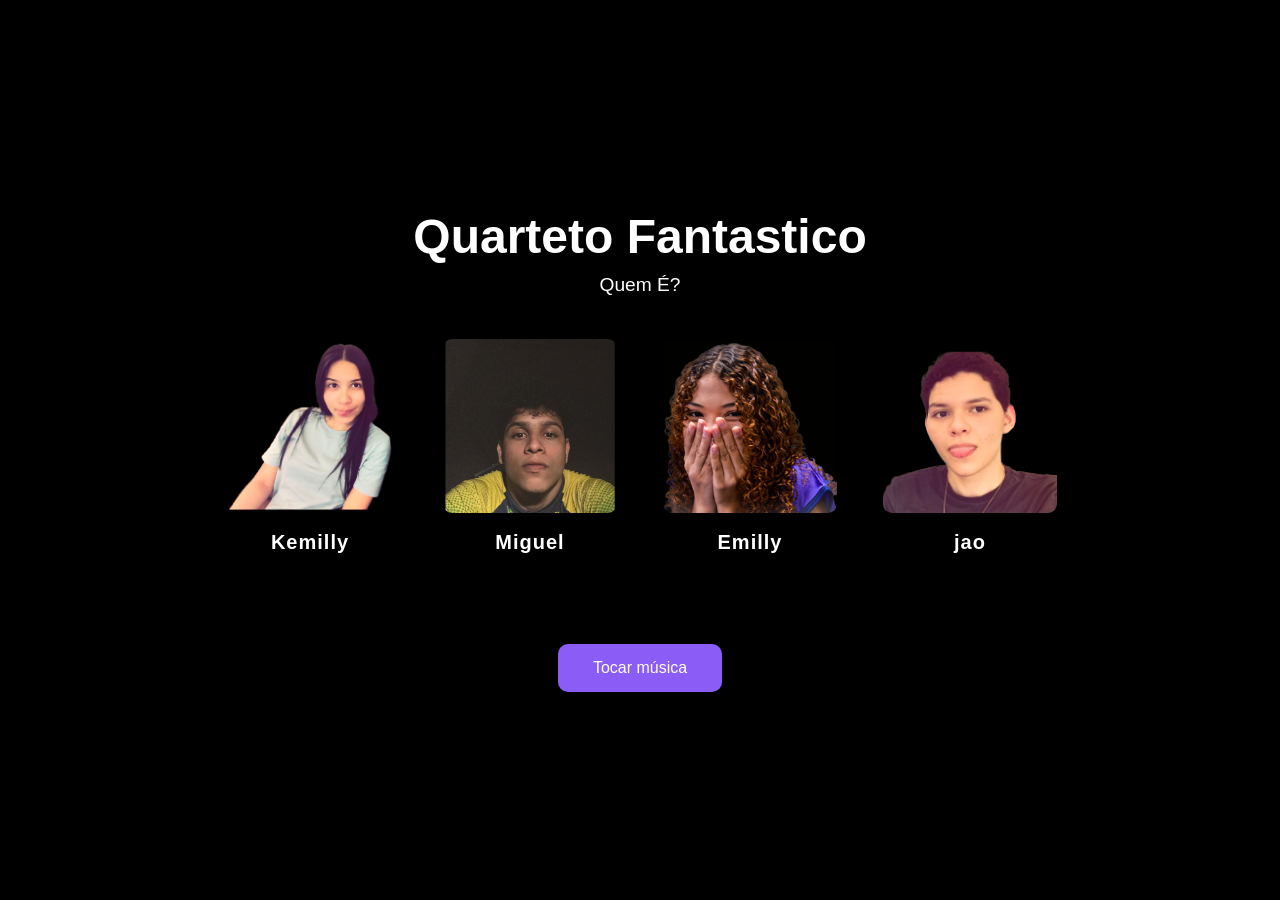
==== index.html @ 7619b740 "Primeiro commit" ====
<!DOCTYPE html>
<html lang="pt-BR">

<head>
    <meta charset="UTF-8">
    <meta name="viewport" content="width=device-width, initial-scale=1.0">
    <title>Quarteto Fantastico</title>
    <link rel="stylesheet" href="pages/css/style.css">
</head>

<body>
    <video autoplay muted loop id="background-video">
        <source src="videos/background.mp4" type="video/mp4">
    </video>

        <div class="overlay"></div>
        <main>
            <h1>Quarteto Fantastico</h1>

            <p>Quem É?</p>

            <div class="cards">

               <a href="kemi.html" class="card">
                    <img src="img/perfis/kemilly.jpg" alt="foto kemilly">
                    <p>Kemilly</p>
                    
                </a>

                <a href="miguel.html" class="card">
                    <img src="img/perfis/IMG_20260619_231737_742.webp" alt="fot Miguel">
                    <p>Miguel</p>
               </a>
                    
                <a href="emilly.html" class="card" >
                    <img src="img/perfis/emilly.jpg" alt="foto emilly">
                <p>Emilly</p>
                </a>

                <a href="jao.html" class="card">
                    <img src="img/perfis/jao.jpg" alt="foto joao">
                    <p>jao</p>
                </a>

            </div>

            <button id="music-button">
                Tocar música
            </button>

        </main>

        

</body>

</html>
---- pages/css/style.css ----
/* Reset */

* {
    margin: 0;
    padding: 0;
    box-sizing: border-box;
}

/* Corpo da página */

body {
    font-family: Arial, Helvetica, sans-serif;
    overflow: hidden;
    color: white;
    background:black;
}

/* Vídeo */

#background-video {
    position: fixed;
    top: 0;
    left: 0;

    width: 100%;
    height: 100%;

    object-fit: cover;

    z-index: -2;
}

/* Camada escura */

.overlay {
    position: fixed;
    top: 0;
    left: 0;

    width: 100%;
    height: 100%;

    background: rgba(0, 0, 0, .65);

    z-index: -1;
}

/* Conteúdo */

main {
    height: 100vh;

    display: flex;
    flex-direction: column;

    justify-content: center;
    align-items: center;
}

/* Título */

h1 {
    font-size: 3rem;
    margin-bottom: 10px;
}

/* Subtítulo */

main p {
    font-size: 1.2rem;
    margin-bottom: 40px;
}

.cards {

    display: flex;

    gap: 40px;

    margin-bottom: 50px;

}

.card {

    display: flex;
    flex-direction: column;
    align-items: center;

    text-decoration: none;
    color: white;

    transition: .3s ease;

}

.card img {

    width: 180px;

    height: 180px;

    border-radius: 12px;

    object-fit: cover;

    border: 3px solid transparent;

}

.card p{

    margin-top:15px;

    font-size:20px;

    font-weight:bold;

    letter-spacing:1px;

}

.card:hover{

    transform:
        translateY(-10px)
        scale(1.05);

}

.card:hover img{

    border-color:#a855f7;

    box-shadow:
        0 0 15px #a855f7,
        0 0 40px #7e22ce,
        0 0 70px #581c87;

}

#music-button {

    padding: 15px 35px;

    border: none;

    border-radius: 10px;

    cursor: pointer;

    background: #8b5cf6;

    color: white;

    font-size: 16px;

    transition: .3s;

}

#music-button:hover {

    background: #a855f7;

    box-shadow: 0 0 20px #a855f7;

}
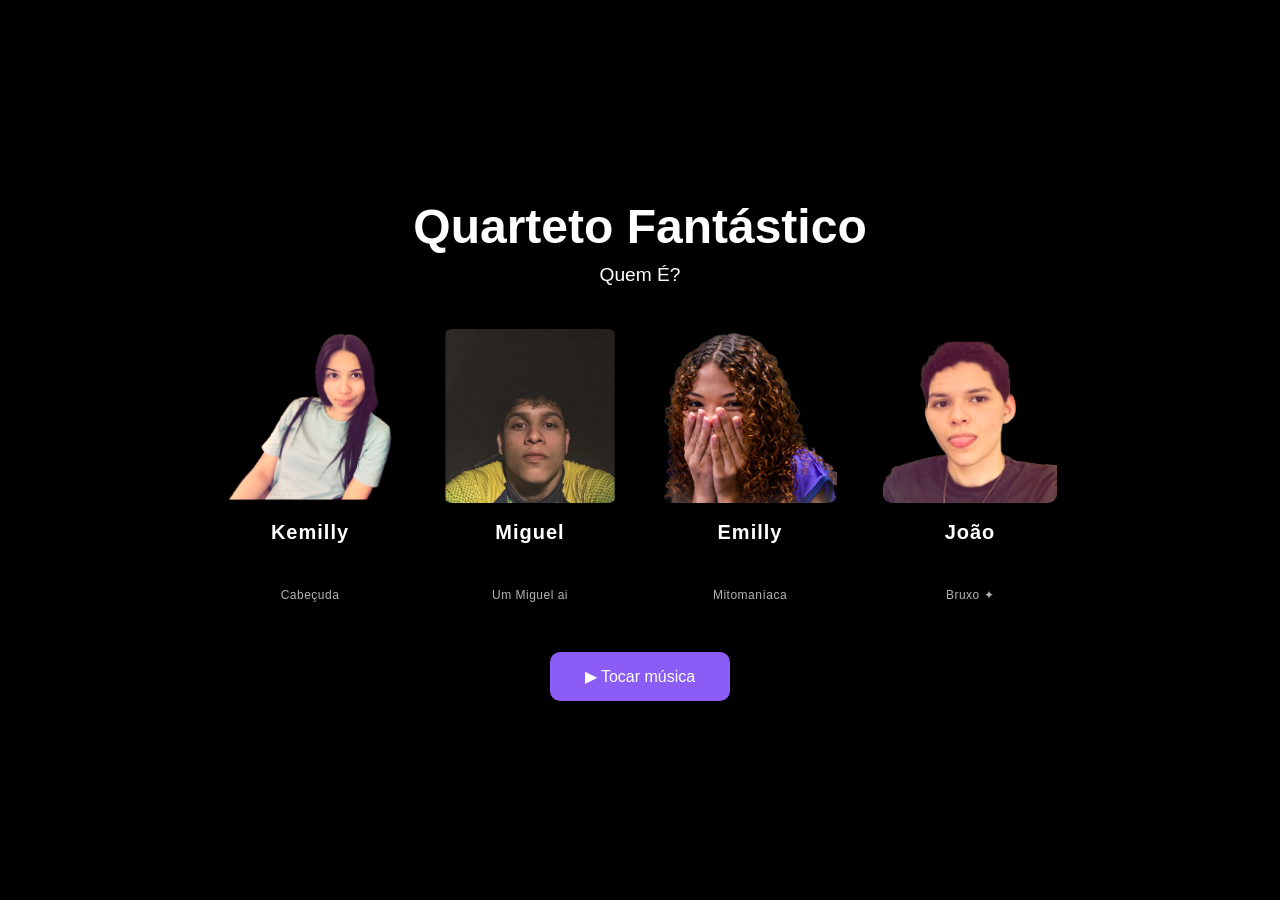
==== commit 4e1ba48d: "prototipo finalizado" ====
--- a/index.html
+++ b/index.html
@@ -13,45 +13,67 @@
         <source src="videos/background.mp4" type="video/mp4">
     </video>
 
-        <div class="overlay"></div>
-        <main>
-            <h1>Quarteto Fantastico</h1>
+    <div class="overlay"></div>
+    <main>
+        <h1>Quarteto Fantástico</h1>
 
-            <p>Quem É?</p>
+        <p>Quem É?</p>
 
-            <div class="cards">
+        <div class="cards">
 
-               <a href="kemi.html" class="card">
-                    <img src="img/perfis/kemilly.jpg" alt="foto kemilly">
-                    <p>Kemilly</p>
-                    
-                </a>
+            <a href="pages/kemilly.html" class="card card-kemilly">
+                <div class="card-img-wrap">
+                    <img src="img/perfis/kemilly.jpg" alt="foto Kemilly">
+                </div>
+                <p>Kemilly</p>
+                <span class="vibe">Cabeçuda</span>
+            </a>
 
-                <a href="miguel.html" class="card">
-                    <img src="img/perfis/IMG_20260619_231737_742.webp" alt="fot Miguel">
-                    <p>Miguel</p>
-               </a>
-                    
-                <a href="emilly.html" class="card" >
-                    <img src="img/perfis/emilly.jpg" alt="foto emilly">
+            <a href="pages/miguel.html" class="card card-miguel">
+                <div class="card-img-wrap">
+                    <img src="img/perfis/IMG_20260619_231737_742.webp" alt="foto Miguel">
+                </div>
+                <p>Miguel</p>
+                <span class="vibe">Um Miguel ai</span>
+            </a>
+
+            <a href="pages/emilly.html" class="card card-emilly">
+                <div class="card-img-wrap">
+                    <img src="img/perfis/emilly.jpg" alt="foto Emilly">
+                </div>
                 <p>Emilly</p>
-                </a>
+                <span class="vibe">Mitomaníaca</span>
+            </a>
 
-                <a href="jao.html" class="card">
-                    <img src="img/perfis/jao.jpg" alt="foto joao">
-                    <p>jao</p>
-                </a>
+            <a href="pages/joao.html" class="card card-joao">
+                <div class="card-img-wrap">
+                    <img src="img/perfis/jao.jpg" alt="foto João">
+                </div>
+                <p>João</p>
+                <span class="vibe">Bruxo ✦</span>
+            </a>
 
-            </div>
+            
 
-            <button id="music-button">
-                Tocar música
-            </button>
+        </div>
 
-        </main>
+        <button id="music-button">
+            ▶ Tocar música
+        </button>
 
-        
+        <!--
+            Coloque o arquivo de música aqui: quarteto fantastico/audio/musica.mp3
+            (pode adicionar também uma versão .ogg como alternativa abaixo)
+        -->
+        <audio id="bg-music" loop>
+            <source src="audio/Lady Gaga - Poker Face (Official Music Video) - LadyGagaVEVO (youtube).mp3" type="audio/mpeg">
+            <!-- <source src="audio/musica.ogg" type="audio/ogg"> -->
+        </audio>
+
+    </main>
+
+    <script src="js/script.js"></script>
 
 </body>
 
-</html>+</html>
--- a/pages/css/style.css
+++ b/pages/css/style.css
@@ -10,7 +10,7 @@
 
 body {
     font-family: Arial, Helvetica, sans-serif;
-    overflow: hidden;
+    overflow-x: hidden;
     color: white;
     background:black;
 }
@@ -48,32 +48,38 @@
 /* Conteúdo */
 
 main {
-    height: 100vh;
+    min-height: 100vh;
 
     display: flex;
     flex-direction: column;
 
     justify-content: center;
     align-items: center;
+
+    padding: 20px;
+    text-align: center;
 }
 
 /* Título */
 
 h1 {
-    font-size: 3rem;
+    font-size: clamp(1.8rem, 6vw, 3rem);
     margin-bottom: 10px;
 }
 
 /* Subtítulo */
 
 main p {
-    font-size: 1.2rem;
+    font-size: clamp(1rem, 3vw, 1.2rem);
     margin-bottom: 40px;
 }
 
 .cards {
 
     display: flex;
+    flex-wrap: wrap;
+
+    justify-content: center;
 
     gap: 40px;
 
@@ -94,17 +100,30 @@
 
 }
 
+.card-img-wrap {
+
+    width: 180px;
+    height: 180px;
+
+    border-radius: 12px;
+
+    overflow: hidden;
+
+    border: 3px solid transparent;
+
+    transition: .3s ease;
+
+}
+
 .card img {
 
-    width: 180px;
-
-    height: 180px;
-
-    border-radius: 12px;
+    width: 100%;
+
+    height: 100%;
 
     object-fit: cover;
 
-    border: 3px solid transparent;
+    display: block;
 
 }
 
@@ -117,6 +136,18 @@
     font-weight:bold;
 
     letter-spacing:1px;
+
+}
+
+.card .vibe {
+
+    margin-top: 4px;
+
+    font-size: 12px;
+
+    opacity: .7;
+
+    letter-spacing: .5px;
 
 }
 
@@ -128,15 +159,26 @@
 
 }
 
-.card:hover img{
-
+/* Cada perfil acende com a cor da sua identidade */
+
+.card-kemilly:hover .card-img-wrap{
+    border-color:#FF69B4;
+    box-shadow: 0 0 15px #FF69B4, 0 0 40px #ff85c1, 0 0 70px #ff2e8a;
+}
+
+.card-emilly:hover .card-img-wrap{
+    border-color:#ff7a30;
+    box-shadow: 0 0 15px #ff7a30, 0 0 40px #c2410c, 0 0 70px #7c2d12;
+}
+
+.card-joao:hover .card-img-wrap{
+    border-color:#3ecf71;
+    box-shadow: 0 0 15px #3ecf71, 0 0 40px #23a355, 0 0 70px #146b38;
+}
+
+.card-miguel:hover .card-img-wrap{
     border-color:#a855f7;
-
-    box-shadow:
-        0 0 15px #a855f7,
-        0 0 40px #7e22ce,
-        0 0 70px #581c87;
-
+    box-shadow: 0 0 15px #a855f7, 0 0 40px #7e22ce, 0 0 70px #581c87;
 }
 
 #music-button {
@@ -165,4 +207,47 @@
 
     box-shadow: 0 0 20px #a855f7;
 
+}
+
+#music-button.tocando {
+
+    background: #a855f7;
+
+    box-shadow: 0 0 20px #a855f7;
+
+}
+
+/* ===== Responsivo ===== */
+
+@media (max-width: 768px) {
+
+    .cards {
+        gap: 25px;
+    }
+
+    .card-img-wrap {
+        width: 130px;
+        height: 130px;
+    }
+
+    .card p {
+        font-size: 16px;
+    }
+
+    #music-button {
+        padding: 12px 28px;
+        font-size: 14px;
+    }
+}
+
+@media (max-width: 420px) {
+
+    .cards {
+        gap: 15px;
+    }
+
+    .card-img-wrap {
+        width: 100px;
+        height: 100px;
+    }
 }
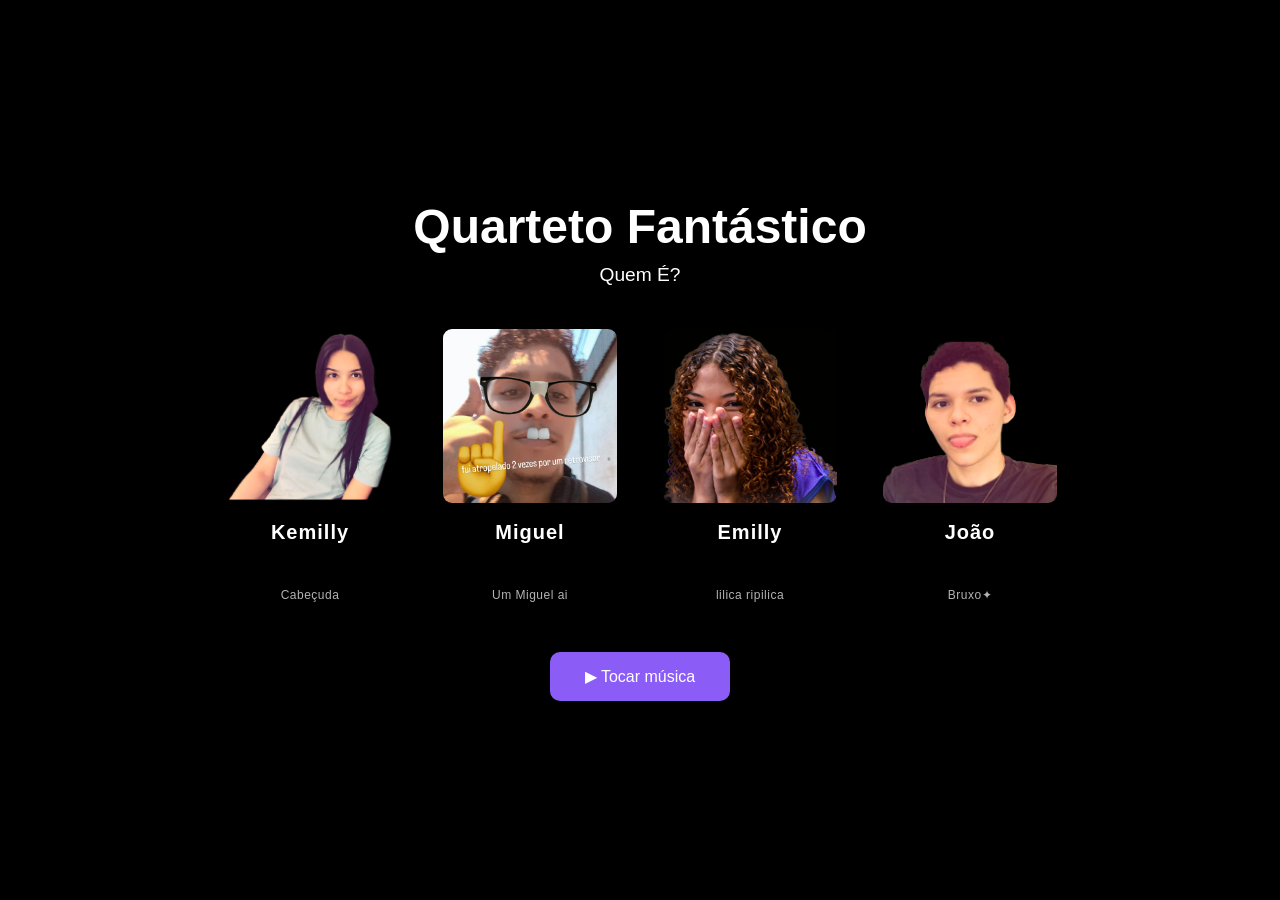
==== commit 6240c542: "kemilly upgrade" ====
--- a/index.html
+++ b/index.html
@@ -26,7 +26,7 @@
                     <img src="img/perfis/kemilly.jpg" alt="foto Kemilly">
                 </div>
                 <p>Kemilly</p>
-                <span class="vibe">Cabeçuda</span>
+                <span class="vibe">Cabeçuda </span>
             </a>
 
             <a href="pages/miguel.html" class="card card-miguel">
@@ -42,7 +42,7 @@
                     <img src="img/perfis/emilly.jpg" alt="foto Emilly">
                 </div>
                 <p>Emilly</p>
-                <span class="vibe">Mitomaníaca</span>
+                <span class="vibe">lilica ripilica </span>
             </a>
 
             <a href="pages/joao.html" class="card card-joao">
@@ -50,7 +50,7 @@
                     <img src="img/perfis/jao.jpg" alt="foto João">
                 </div>
                 <p>João</p>
-                <span class="vibe">Bruxo ✦</span>
+                <span class="vibe">Bruxo✦</span>
             </a>
 
             
@@ -66,7 +66,7 @@
             (pode adicionar também uma versão .ogg como alternativa abaixo)
         -->
         <audio id="bg-music" loop>
-            <source src="audio/Lady Gaga - Poker Face (Official Music Video) - LadyGagaVEVO (youtube).mp3" type="audio/mpeg">
+            <source src="audio/musica.mp3" type="audio/mpeg">
             <!-- <source src="audio/musica.ogg" type="audio/ogg"> -->
         </audio>
 
